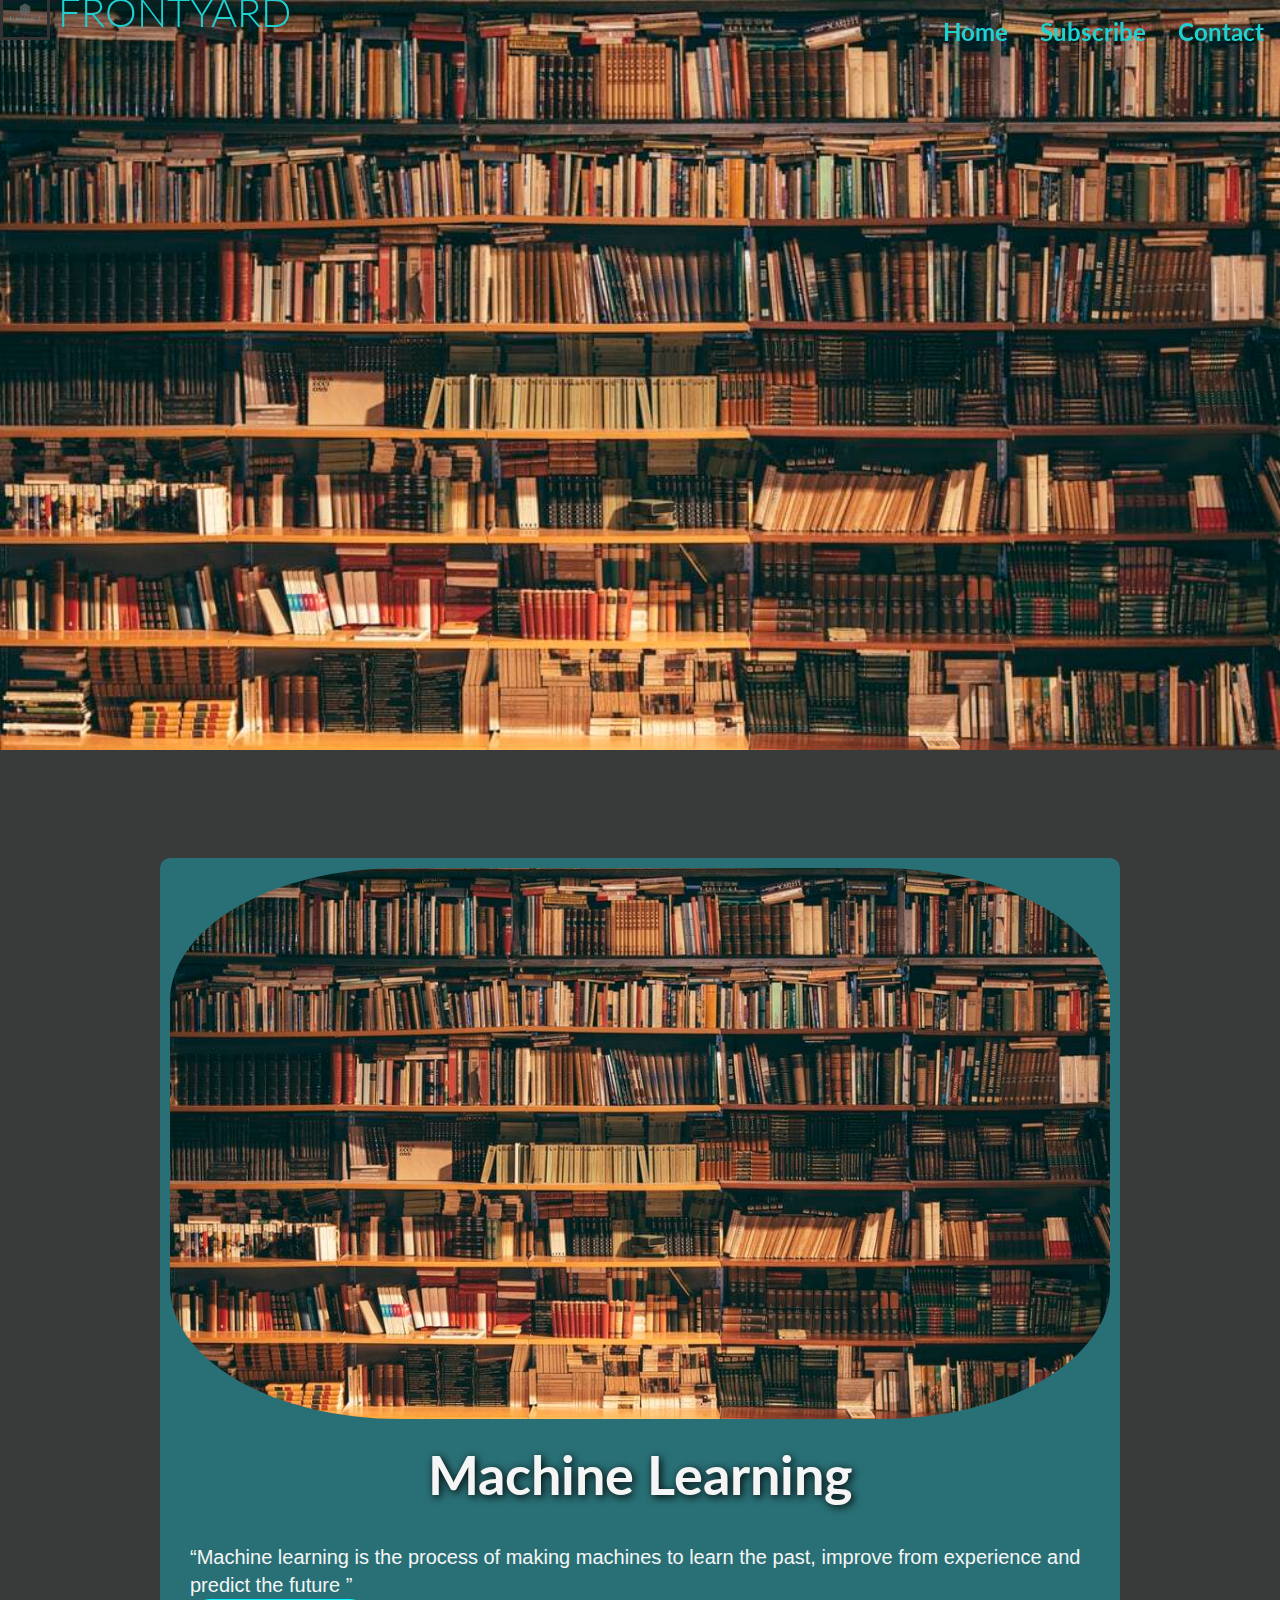
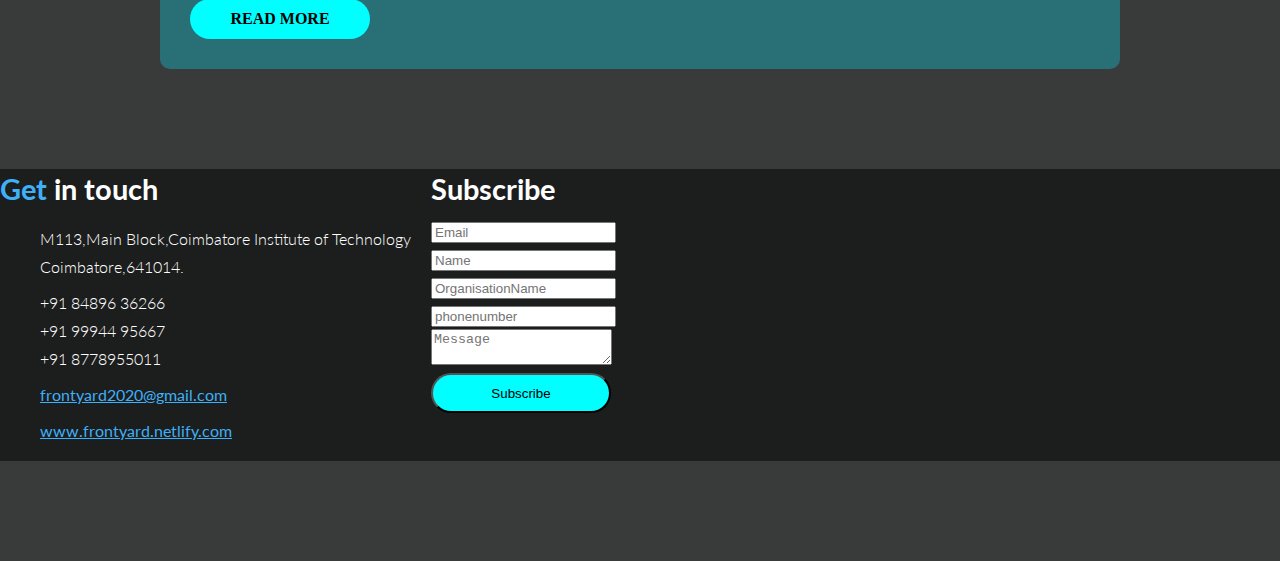
==== blog.html @ e57443c8 "blog-updates" ====
<!DOCTYPE html>
<html lang="en">

<head>
    <meta charset="UTF-8">
    <meta name="viewport" content="width=device-width, initial-scale=1.0">
    <title>Frontyard blog</title>
    <link href="css/bootstrap.min.css" rel="stylesheet" media="screen">
    <link href="css/css-index.css" rel="stylesheet" media="screen">
    <link rel="stylesheet" href="http://fonts.googleapis.com/css?family=Lato:100,300,400,700,900,100italic,300italic,400italic,700italic,900italic" />
    <link rel="stylesheet" href="css/blogstyle.css">
</head>

<body>
    <nav class="navbar">
        <div class="brand-title">
            <img src="images/logo2.png">
            <p>FRONTYARD</p>
        </div>
        <div class="navbar-links">
            <ul>
                <li><a href="https://frontyard.netlify.app/">Home</a></li>
                <li><a href="#contact">Subscribe</a></li>
                <li><a href="#contact">Contact</a></li>
            </ul>
        </div>
    </nav>
    <div class="container1">
        <img src="images/lib.jpg" width="100%" alt="cover image">
    </div>
    <div class="wrapper">
        <div class="blog-container" style="background-color: #297076;">
            <div class="blog-img">
                <img src="images/lib.jpg" width="100%" height="40%" alt="cover image">
            </div>
            <div class="blog-description">
                <div class="blog-title">
                    <h2>Machine Learning</h2>
                </div>
                <div class="blog-text">
                    <p>“Machine learning is the process of making machines to learn the past, improve from experience and predict the future ”
                        <div class="button">
                            <a href="mlBlog.html">Read more</a>
                        </div>
                    </p>
                </div>
            </div>
        </div>
        <!-- <div class="blog-container" style="background-color:#d8d83d;animation-name: moveleft;">
            <div class="blog-img">
                <img src="images/lib.jpg" width="100%" height="40%" alt="cover image">
            </div>
            <div class="blog-description">
                <div class="blog-title">
                    <h2>Blog1</h2>
                </div>
                <div class="blog-text">
                    <p>Lorem ipsum dolor sit amet, consectetur adipisicing elit. Perferendis, veritatis obcaecati iusto
                        eos labore tempore odit consequatur enim maiores itaque suscipit sunt nisi. Perferendis,
                        corporis nostrum magni asperiores est amet.
                        <div class="button">
                            <a href="#">Read more</a>
                        </div>
                    </p>
                </div>
            </div>
        </div>
        <div class="blog-container" style="background-color:  #e24747;">
            <div class="blog-img">
                <img src="images/lib.jpg" width="100%" height="40%" alt="cover image">
            </div>
            <div class="blog-description">
                <div class="blog-title">
                    <h2>Blog1</h2>
                </div>
                <div class="blog-text">
                    <p>Lorem ipsum dolor sit amet, consectetur adipisicing elit. Perferendis, veritatis obcaecati iusto
                        eos labore tempore odit consequatur enim maiores itaque suscipit sunt nisi. Perferendis,
                        corporis nostrum magni asperiores est amet.
                        <div class="button">
                            <a href="#">Read more</a>
                        </div>
                    </p>
                </div>
            </div>
        </div> -->
    </div>
    <div id="contact">
		<div class="contact fullscreen parallax">
			<div class="overlay">
				<div class="container">
					<div class="row">
						<div class="contact-row">

							<!-- /.address and contact -->
	                           <div class="col-lg-5 contact-left wow fadeInUp">
								<h2><span class="highlight">Get</span> in touch</h2>
								<ul class="ul-address">
									<li><i class="pe-7s-map-marker"></i>M113,Main Block,Coimbatore Institute of Technology</br>
										Coimbatore,641014.
									</li>
									<li><i class="pe-7s-phone"></i>+91 84896 36266<br>
										+91 99944 95667<br>
										+91 8778955011
									</li>
									<li><i class="pe-7s-mail"></i><a href="frontyard2020@gmail.com">frontyard2020@gmail.com</a></li>
									<li><i class="pe-7s-look"></i><a href="www.frontyard.netlify.com">www.frontyard.netlify.com</a></li>
								</ul>

							</div>

							<!-- /.contact form -->
							<div id="mc_embed_signup" class="col-lg-7 contact-right">
<form action="https://netlify.us19.list-manage.com/subscribe/post?u=9617ca5360cc7774ba7e6fcfa&amp;id=fc52a45f38" method="post" id="mc-embedded-subscribe-form" name="mc-embedded-subscribe-form" class="validate form-horizontal" target="_blank" novalidate>
    <div id="mc_embed_signup_scroll">
	<h2>Subscribe</h2>

<div class="form-group">
	<input type="email" value="" name="EMAIL" class="required email form-control wow fadeInUp" id="mce-EMAIL" placeholder="Email">
</div>
<div class="form-group">
	
	<input type="text" value="" name="YNAME" class="required form-control wow fadeInUp" id="mce-YNAME" placeholder="Name">
</div>
<div class="form-group">
	
	<input type="text" value="" name="ONAME" class="required form-control wow fadeInUp" id="mce-ONAME" placeholder="OrganisationName"/>
</div>
<div class="form-group">
	
	<input type="text" name="PHONE" class="form-control wow fadeInUp" value="" id="mce-PHONE" placeholder="phonenumber"/>
</div>
<div class="form-group">
	
	<textarea value="" name="MSG" class="form-control input-message wow fadeInUp" id="mce-MSG" placeholder="Message"></textarea>
</div>
	<div id="mce-responses" class="clear">
		<div class="response" id="mce-error-response" style="display:none"></div>
		<div class="response" id="mce-success-response" style="display:none"></div>
	</div>    <!-- real people should not fill this in and expect good things - do not remove this or risk form bot signups-->
    <div style="position: absolute; left: -5000px;" aria-hidden="true"><input type="text" name="b_9617ca5360cc7774ba7e6fcfa_fc52a45f38" tabindex="-1" value=""></div>
    <div class="clear"><input type="submit" value="Subscribe" name="subscribe" id="mc-embedded-subscribe" class="button btn btn-success wow fadeInUp"></div>
    </div>
</form>
</div>
</body>

</html>
---- css/css-index.css ----
/**
* Backyard
* Landing Page Template
* Author: MoxDesign - http://www.moxdesign.com
**/

html,
body {
	width: 100%;
	overflow-x: hidden;
}

body {
	height: 100%;
	font-family: "Lato", "Serif";
	font-weight: 300;
	padding: 0;
	margin: 0;
	font-size: 16px;
	line-height: 28px;
	color: #777;
	background: #fff;
	overflow-x: hidden;
	position: relative;
}

h1 {
	font-size: 3em;
	line-height: 1.2em;
	margin: 0 0 .3em;
}

h2 {
	font-size: 1.8em;
	line-height: 1.4em;
	margin: 0 0 .3em;
}

h3 {
	font-size: 1.4em;
	line-height: 1.4em;
}

h4 {
	font-size: 1.25em;
	line-height: 1.4em;
}

h5 {
	font-size: 1.1em;
	line-height: 1.4em;
}

h6 {
	font-size: 1em;
	line-height: 1.2em;
}

h1 a,
h2 a,
h3 a,
h4 a,
h5 a,
h6 a {
	text-decoration: none
}

p {
	padding: 0 0 1em;
	margin: 0;
}

a {
	color: #3eb0f7;
	outline: 0;
	font-weight: bold;
	-webkit-transition: all .8s ease;
	transition: all .8s ease;
}

a:hover {
	text-decoration: none;
	color: #1f2222;
	-webkit-transition: all .8s ease;
	transition: all .8s ease;
}

.highlight {
	color: #3eb0f7;
}

#preloader {
	position: fixed;
	left: 0;
	top: 0;
	z-index: 999;
	width: 100%;
	height: 100%;
	overflow: visible;
	background: #fff url(../images/loading.gif) no-repeat center center;
}

.fullscreen {
	width: 100%;
	min-height: 100%;
	background-repeat: no-repeat;
	background-position: 50% 50%;
	background-position: 50% 50%\9 !important;
}

.overlay {
	background-color: rgba(0, 0, 0, 0.5);
	position: relative;
	width: 100%;
	height: 100%;
	display: block;
}

#menu {
	z-index: 99;
}

.navbar-default {
	background: rgba(255, 255, 255, 0.95);
	box-shadow: 0px 0.5px 2px #cecece;
}

.navbar-default .navbar-brand {
	padding: 7px;
}

.navbar-default .navbar-nav > li > a {
	color: #777;
	font-weight: 500;
}

.navbar-default .navbar-nav > li > a:hover,
.navbar-default .navbar-nav > li > a:focus {
	color: #3eb0f7;
}

.navbar-default .navbar-nav > .active > a,
.navbar-default .navbar-nav > .active > a:hover,
.navbar-default .navbar-nav > .active > a:focus {
	background: transparent;
	color: #3eb0f7;
}



.btn-default {
	font-size: 17px;
	margin-right: 10px;
	border: 2px solid #3eb0f7;
	background: transparent;
	transition: all 0.4s;
	color: #3eb0f7;
	border-radius: 100px;
}

.btn-default:hover,
.btn-default:focus,
.btn-default:active,
.btn-default.active,
.open > .dropdown-toggle.btn-default {
	border: 2px solid #3eb0f7;
	background: #3eb0f7;
	color: white;
}

.btn-primary {
	font-size: 17px;
	margin-right: 10px;
	border: 2px solid #3eb0f7;
	background: #3eb0f7;
	transition: all 0.4s;
	color: white;
	border-radius: 100px;
}

.btn-primary:hover,
.btn-primary:focus,
.btn-primary:active,
.btn-primary.active,
.open > .dropdown-toggle.btn-primary {
	border: 2px solid #3eb0f7;
	background: transparent;
	color: #3eb0f7;
}

.btn-secondary {
	font-size: 20px;
	font-weight: 300;
	line-height: 20px;
	padding: 20px 50px;
	height: 65px;
	border: none;
	background: #3eb0f7;
	transition: all 0.4s;
	color: white;
	border-radius: 4px;
}

.btn-secondary:hover,
.btn-secondary:focus,
.btn-secondary:active,
.btn-secondary.active,
.open > .dropdown-toggle.btn-secondary {
	background: #1f96e0;
	color: white
}

.site-name img {
	width: 150px;
	height: 37px
}

.logo {
	margin: 100px 0 40px 0;
}

.logo img {
	width: 150px;
	height: 37px
}

.landing h1 {
	font-size: 56px;
	font-weight: 300;
	color: #fff;
	margin: 30px 0 30px 0;
	text-shadow: 0 1px 2px rgba(0, 0, 0, .6);
}

.landing p,
.landing h2 {
	color: #fff;
}

.landing-text {
	margin-bottom: 20px;
}

.landing-text p {
	font-size: 17px !important;
}

.head-btn {
	margin-bottom: 150px;
}

.option {
	text-transform: uppercase;
	padding: 5px;
	min-width: 80px;
	margin-right: 5px;
	transition: all 0.4s;
	font-size: 14px;
	color: #fff;
}

.signup-header {
	margin: 150px 0 100px;
	background: rgba(255, 255, 255, 0.2);
	border-radius: 4px;
	padding-left: 20px;
	padding-right: 20px;
}

.signup-header h3 {
	padding: 20px 0 10px;
	color: white;
	font-weight: 300;
}

.form-header input {
	position: relative;
	padding: 5px 15px;
}

.form-header .form-control {
	border-radius: 0;
	border: solid 1px #dadada;
	background-color: #fff;
	color: #333;
	height: 55px;
}

.form-header .btn {
	border-radius: 0;
	height: 55px;
	width: 100%;
	background-color: #3eb0f7;
	color: white;
	font-size: 17px !important;
	padding: 0 33px;
	border: none;
	margin: 0;
	-webkit-transition: all .8s ease;
	transition: all .8s ease;
}

.form-header .btn:hover {
	background-color: #1f96e0;
	-webkit-transition: all .8s ease;
	transition: all .8s ease;
}

.privacy {
	padding-top: 0;
	font-size: 13px;
}

.signup-header p {
	color: white;
}

.privacy a {
	text-decoration: underline;
	color: white;
	font-weight: 300;
}

#policy {
	padding: 100px 0 70px;
}

#intro {
	padding: 100px 0 70px;
}

#intro h2 {
	font-size: 40px;
	font-weight: 300;
	margin: 15px 0 15px 0;
}

.intro-pic {
	margin-top: 20px;
}

.btn-section {
	padding-top: 20px;
}

#feature {
	padding-top: 100px;
	background: #f6f6f6;
}

#feature h2 {
	margin: 15px 0 15px 0;
	font-size: 40px;
	font-weight: 300;
}

#feature .feature-title p {
	font-size: 18px;
}

.row-feat {
	padding-top: 50px;
}

.feat-list {
	margin-top: 40px;
}

.feat-list i {
	font-size: 48px;
	float: left;
	width: 20%;
	color: #555;
	height: 100%;
	position: relative;
	opacity: 0.6;
	-webkit-transition: all .8s ease;
	transition: all .8s ease;
}

.feat-list:hover i {
	color: #3eb0f7;
	-webkit-transition: all .8s ease;
	transition: all .8s ease;
}

#feature .inner {
	float: left;
	display: inline-block;
	width: 80%;
}

#feature-2 {
	padding: 100px 0 100px;
}

#feature-2 h2 {
	font-size: 40px;
	font-weight: 300;
	margin: 15px 0 15px 0;
}

.feature-2-pic {
	margin-top: 20px;
}

.subscribe {
	color: #fff;
}

.subscribe p {
	margin: 30px auto 30px;
}

.subscribe-form {
	max-width: 400px;
	margin: 50px auto 150px;
	text-align: center;
	overflow: hidden;
}

.subscribe-form form {
	position: relative;
}

.subscribe-form input {
	max-width: 85%;
	position: relative;
	padding: 5px 25px;
}

.subscribe-form .form-control {
	border-radius: 4px 0 0 4px;
	border: none;
	background-color: rgba(255, 255, 255, 0.6);
	color: #333;
	font-size: 1.2em;
	height: 55px;
}

.subscribe-form button {
	border-radius: 0 4px 4px 0;
	background-color: #3eb0f7;
	color: #ffffff;
	font-size: 1em;
	line-height: 52px;
	position: absolute;
	top: 0px;
	right: 0px;
	padding: 0 30px;
	margin: 0;
	-webkit-transition: all .8s ease;
	transition: all .8s ease;
}

.subscribe-form .btn {
	height: 55px;
}

.subscribe-form .btn:hover {
	background-color: #1f96e0;
	color: #fff;
	-webkit-transition: all .8s ease;
	transition: all .8s ease;
}

.subscribe-form .form-control::-webkit-input-placeholder {
	color: #333;
}

.subscribe-form .form-control:-moz-placeholder {
	color: #333;
}

.subscribe-form .form-control::-moz-placeholder {
	color: #333;
}

.subscribe-form .form-control:-ms-input-placeholder {
	color: #333;
}

#package {
	padding-top: 100px;
}

.title-line {
	width: 100px;
	height: 3px;
	margin: 0 auto;
	background: #3eb0f7;
}

.price-box {
	border: solid 1px #d1d1d1;
}

.package-option {
	padding: 50px 0 100px;
}

.package-option ul {
	padding: 0;
}

.price-heading h3 {
	margin-top: 0;
}

.price-heading i {
	color: #d1d1d1;
	font-size: 75px;
	margin-top: 20px;
}

.price-group {
	padding: 30px 0 10px;
}

.price-group .dollar {
	font-size: 20px;
	position: relative;
	bottom: 48px;
}

.price-group .price {
	color: #3eb0f7;
	font-size: 90px;
	font-weight: 500;
}

.price-group .time {
	font-size: 18px;
}

.price-feature li {
	margin-left: 30px;
	margin-right: 30px;
	list-style: none;
	border-bottom: solid 1px #d1d1d1;
	line-height: 40px;
}

.btn-price {
	margin: 5px 0 15px;
	font-size: 17px;
	padding: 7px 35px;
	height: 40px;
	background: #3eb0f7;
	transition: all 0.4s;
	color: white;
	border-radius: 4px;
}

.btn-price:hover {
	background: #1f96e0;
	color: white;
}

#client {
	background: #f6f6f6;
	padding: 70px 0 70px;
}

#client img {
	max-height: 80px;
	margin: 0 20px;
	opacity: 1;
	transition: all 0.3s ease;
	-webkit-transition: all 0.3s ease;
	-moz-transition: all 0.3s ease;
}

#client img:hover {
	opacity: 0.7;
	transition: all 0.3s ease;
	-webkit-transition: all 0.3s ease;
	-moz-transition: all 0.3s ease;
}

#testi {
	padding: 100px 0 100px;
}

.testi-item {
	display: block;
	width: 100%;
	height: auto;
	position: relative;
	margin-top: 30px;
}

.testi-item .box {
	margin-right: 15px;
	margin-left: 15px;
}

.testi-item .box .message {
	padding: 20px;
	font-style: italic;
	line-height: 30px;
	font-weight: 300;
	font-size: 20px;
}

.testi-item .client-pic img {
	width: 70px;
	height: 70px;
	border-radius: 50%;
	max-width: 100%;
}

.testi-item .client-info .client-name {
	margin-top: 10px;
	font-size: 16px;
}

.testi-item .client-info .company {
	font-style: italic;
	color: #3eb0f7;
}

.owl-theme .owl-controls .owl-page span {
	background: #3eb0f7;
}

.video-header {
	margin: 40px 0 30px;
}

.video-embed {
	position: relative;
	padding-top: 56.25%;
	height: 0;
	background-color: #000000;
	-webkit-box-shadow: 0 5px 15px rgba(0, 0, 0, 0.2);
	box-shadow: 0 5px 15px rgba(0, 0, 0, 0.2);
}

.video-embed iframe {
	position: absolute;
	top: 0;
	left: 0;
	width: 100%;
	height: 100%;
}

.action {
	color: #fff;
}

.action h2 {
	margin-top: 100px;
	font-size: 40px;
	font-weight: 300;
}

.download-cta {
	padding: 50px 0 160px;
}

#contact {
	width: 100%;
	min-height: 100%;
}

#contact h2 {
	color: white;
}

.ul-address a {
	font-weight: normal;
}

.ul-address a:hover {
	color: white;
}

.ul-address li {
	padding-right: 20px;
	margin-bottom: 8px;
	list-style: none;
	color: white;
}

.ul-address i {
	margin-left: 15px;
	position: absolute;
	left: 0;
	color: #3eb0f7;
	font-size: 25px;
	line-height: 30px;
}

.contact-row {
	margin: 100px 0 100px;
	display: flex;
	flex-basis: 100%;
	flex-wrap: wrap;
}

#contact-form {
	margin: 0 auto;
}

#contact-form input {
	position: relative;
	padding: 5px 25px;
	width: 100%;
}

#contact-form textarea {
	position: relative;
	padding: 10px 25px;
	width: 100%;
	height: 120px !important;
}

#contact-form .form-control {
	border-radius: 0;
	border: solid 1px #dadada;
	background-color: #fff;
	color: #333;
	font-size: 1.2em;
	height: 55px;
}

#contact-form .btn {
	height: 55px;
	width: 100%;
	background-color: #3eb0f7;
	color: #ffffff;
	font-size: 17px !important;
	line-height: 18px;
	padding: 0 33px;
	border: none;
	border-radius: 0;
	margin: 0;
	-webkit-transition: all .8s ease;
	transition: all .8s ease;
}

#contact-form .btn:hover {
	background-color: #1f96e0;
	-webkit-transition: all .8s ease;
	transition: all .8s ease;
}

#footer {
	background: #fff;
	padding: 50px 0 50px;
}

.social ul {
	padding: 0;
	list-style: none;
}

.social li {
	display: inline-block;
	padding-right: .3em;
	padding-bottom: .3em;
}

.social li a {
	display: block;
	width: 40px;
	height: 40px;
	line-height: 40px;
	color: #3eb0f7;
	border-radius: 50%;
	background: #fff;
	border: solid 1px #3eb0f7;
	-webkit-transition: all .8s ease;
	transition: all .8s ease;
}

.social li a:hover {
	color: #fff;
	background: #3eb0f7;
}

#shortcode-basic {
	padding: 70px 0 10px;
}

#shortcode-button {
	padding: 50px 0 10px;
	width: 100%;
	min-height: 100%;
}

#shortcode-button .form-horizontal {
	padding-left: 20px;
	padding-right: 20px;
}

#shortcode-icon {
	padding: 70px 0 10px;
}

#shortcode-alert {
	padding: 70px 0 10px;
}

#shortcode-table {
	padding: 70px 0 10px;
}

#shortcode-column {
	padding: 50px 0 10px;
}

.social-icons i {
	color: #3eb0f7;
	font-size: 30px;
	line-height: 40px
}

#shortcode-alert {
	padding: 70px 0 30px;
}

.alert {
	border: none;
	border-radius: 0;
	position: relative;
	font-size: 17px;
	line-height: 22px;
	padding: 16px;
	padding-left: 60px;
}

.alert i {
	font-size: 28px;
	position: absolute;
	left: 15px;
	top: 13px;
}

.icon-demo i {
	font-size: 70px;
	margin-right: 20px;
}

.table > thead > tr > th {
	background: #3eb0f7;
	color: #fff;
	border-bottom: 0;
	text-transform: uppercase;
}

.table > thead > tr > th,
.table > tbody > tr > td {
	font-size: 15px;
	font-weight: 300;
	padding: 20px 20px;
}

.table-bg > tbody > tr:nth-child(odd) > td,
.table-bg > tbody > tr:nth-child(odd) > th {
	background: #fff;
}

.table-bg > tbody > tr:nth-child(even) > td,
.table-bg > tbody > tr:nth-child(even) > th {
	background: #f6f6f6;
}

.scrollToTop {
	width: 40px;
	height: 40px;
	padding: 5px;
	font-size: 30px;
	text-align: center;
	background: rgba(0, 0, 0, 0.2);
	color: white;
	position: fixed;
	bottom: 20px;
	left: 20px;
	border-radius: 50%;
	display: none;
}

.scrollToTop:hover {
	color: #3eb0f7;
}

.control-group .controls {
	overflow-x: hidden;
}

/* iPads (portrait) ----------- */

@media only screen and (min-width: 768px) and (max-width: 1024px) and (orientation: portrait) {
	.head-btn {
		margin: 50px 0 100px;
	}
	.signup-header {
		margin: 50px 0 100px;
	}
	.price-feature li {
		margin-left: 15px;
		margin-right: 15px;
	}
	.btn-price {
		padding: 7px 25px;
	}
	#intro {
		padding: 30px 0 50px;
	}
	#policy {
		padding: 30px 0 50px;
	}
	#intro h2,
	#feature-2 h2 {
		text-align: center;
	}
	#intro p,
	#feature-2 p {
		text-align: center;
	}
	.btn-section {
		text-align: center;
	}
	#feature {
		padding-top: 75px;
	}
	.feature-img {
		margin-top: 0;
	}
	.row-feat {
		padding-top: 10px;
		padding-bottom: 40px;
	}
	#feature-2 {
		padding: 80px 0 80px;
	}
	.feature-2-pic {
		margin-top: 40px;
	}
	#client img {
		margin: 10px 0 10px;
		max-height: 40px;
	}
	.video-header {
		margin: 50px 0 30px;
	}
	#bottom-action {
		text-align: center;
	}
	.button-demo li {
		padding-bottom: 50px;
	}
}

/* iPads (landscape) ----------- */

@media only screen and (min-width: 768px) and (max-width: 1024px) and (orientation: landscape) {
	.logo {
		margin: 100px 0 30px 0;
	}
	.landing h1 {
		margin: 60px 0 60px 0;
	}
	.landing-text {
		margin: 60px 0 40px 0;
	}
	.signup-header {
		margin-top: 250px;
	}
	.intro-pic {
		margin-top: 100px;
	}
	.feature-img {
		margin-top: 30px;
	}
	.feat-list {
		margin-top: 10px;
	}
	.feat-list p {
		font-size: 15px;
	}
	.feature-2-pic {
		margin-top: 50px;
	}
	#client img {
		max-height: 45px;
	}
	.video-header {
		margin: 50px 0 30px;
	}
}

/* smart-phone ----------- */

@media (max-width: 767px) {
	.logo {
		margin: 40px 0 30px 0;
	}
	.head-btn {
		margin: 30px 0 80px;
	}
	.signup-header {
		margin: 70px 0 80px;
	}
	#intro {
		padding: 70px 0 70px;
	}
	#policy {
		padding: 70px 0 70px;
	}
	#intro h2,
	#feature-2 h2 {
		font-weight: 150;
		text-align: center;
	}
	#intro p,
	#feature-2 p {
		text-align: center;
	}
	.btn-section {
		text-align: center;
	}
	#feature {
		padding-top: 50px;
	}
	.row-feat {
		padding-top: 10px;
		padding-bottom: 40px;
	}
	.feat-list i {
		padding-left: 40px;
	}
	#feature-2 {
		padding: 40px 0 50px;
	}
	.feature-2-pic {
		margin-top: 50px;
	}
	#package {
		padding-top: 80px;
	}
	.package-option {
		padding: 50px 0 50px;
	}
	.price-box {
		margin-bottom: 30px;
	}
	#client img {
		margin: 10px 0 10px;
	}
	.contact-left {
		margin-bottom: 50px;
	}
	.video-header {
		margin: 50px 0 30px;
	}
	#bottom-action {
		text-align: center;
	}
}

/* iPhone 6Plus (landscape) ----------- */

@media (max-width: 736px) {
	.feature-img {
		margin-top: 0;
	}
}

/* iPhone 6 (landscape) ----------- */

@media (max-width: 667px) {
	.logo {
		margin: 30px 0 30px 0;
	}
	.landing h1 {
		font-size: 50px;
		margin: 10px 0 25px 0;
	}
	.landing-text {
		margin-top: 20px;
	}
	.subscribe p {
		margin: 25px auto 15px;
	}
	.subscribe-form {
		margin: 20px auto 100px;
	}
	.action h2 {
		margin-top: 70px;
	}
	.download-cta {
		padding: 50px 0 100px;
	}
}

/* iPhone 5 (landscape) ----------- */

@media (max-width: 568px) {
	.logo {
		margin: 15px 0 15px 0;
	}
	.landing h1 {
		font-size: 40px;
		margin: 20px 0 10px 0;
	}
	.landing-text p {
		font-size: 16px !important;
	}
	#intro {
		padding-top: 50px;
	}
	#policy {
		padding-top: 50px;
	}
	#feature {
		padding-top: 50px;
	}
	.feat-list i {
		padding-left: 20px;
	}
	#feature-2 {
		padding: 50px 0 70px;
	}
	#screenshot {
		padding-top: 70px;
	}
	.screenshots {
		padding-top: 30px;
		padding-bottom: 70px;
	}
	#testi {
		padding: 70px 0 70px;
	}
	.testi-item .box .message {
		line-height: 25px;
		font-size: 18px;
	}
	.action h2 {
		margin: 50px 0 20px;
	}
	.download-text p {
		line-height: 1.5;
	}
}

/* iPhone 4 (landscape) ----------- */

@media (max-width: 480px) {
	.feat-list i {
		padding-left: 5px;
	}
	.action h2 {
		font-size: 30px;
	}
	.button-demo li {
		padding-bottom: 50px;
	}
}

/* smart phone width: 360px ----------- */

@media (max-width: 360px) {
	#intro h2,
	#feature h2,
	#feature-2 h2 {
		font-size: 30px;
	}
	.feat-list i {
		padding-left: 0;
	}
	#feature .inner {
		padding-left: 15px;
	}
	.video-header {
		margin: 30px 0 30px;
	}
}

/* iPhone 4/5 (portrait) ----------- */

@media (max-width: 320px) {
	.logo {
		margin: 30px 0 20px 0;
	}
	.landing h1 {
		margin: 20px 0 35px 0;
	}
	.btn-default {
		font-size: 16px;
		margin: 30px 0 10px;
		padding: 15px 30px;
		height: 35px;
		border-radius: 80px;
	}
	.btn-primary {
		font-size: 16px;
		margin: 30px 0 10px;
		margin-right: 15px;
		padding: 15px 30px;
		height: 35px;
		border-radius: 80px;
	}
	.subscribe-form {
		margin: 50px auto 110px;
	}
	.subscribe-form input {
		padding: 5px 15px;
	}
	.subscribe-form button {
		padding: 0 15px;
	}
	.action h2 {
		margin: 70px 0 20px;
	}
	.table > thead > tr > th,
	.table > tbody > tr > td {
		padding: 20px 10px;
	}
}

/*Modified CSS*/

.navbar-toggler {
	float: right;
	margin-top: 10px;
}

a.btn-default,
a.btn-primary {
	display: inline-block;
	padding: 23px 25px;
	line-height: 2px;
}

ul.list-inline li {
	display: inline-block;
	margin-right: 30px;
}

/* responsive nav stacked liked 3.x */

.navbar-light {
	background: rgba(255, 255, 255, 0.95);
	box-shadow: 0px 0.5px 2px #cecece;
	position: relative;
	z-index: 9
}

.navbar-light .navbar-nav .active > .nav-link,
.navbar-light .navbar-nav .nav-link.active,
.navbar-light .navbar-nav .nav-link.show,
.navbar-light .navbar-nav .show > .nav-link {
	color: #3eb0f7;
}

.navbar-light .navbar-nav .nav-link:focus,
.navbar-light .navbar-nav .nav-link:hover {
	color: #3eb0f7
}

@media(max-width:1900px) {
	.navbar-toggler {
		display: none;
	}
	.navbar-nav {
		flex-direction: row;
		float: right;
		margin-top: -45px;
	}
	.collapse {
		display: block
	}
	ul.nav.navbar-nav li a {
		padding: 9px 15px;
		font-size: 15px;
		font-weight: 500;
	}
}


@media (max-width: 767px) {
	.navbar-toggler {
		display: block;
	}
	.collapse {
		display: none
	}
	.navbar-nav {
		flex-direction: column;
		float: none;
		margin-top: 0px;
	}
	ul.nav.navbar-nav li a {
		padding-left: 0;
	}
}

@media (max-width: 576px) {
	.navbar-toggler {
		display: block;
	}
	.collapse {
		display: none
	}
	.navbar-nav {
		flex-direction: column;
		float: none;
		margin-top: 0px;
	}
}

@media (max-width: 320px) {
	.btn-default {
		margin: 0;
	}
}
---- css/blogstyle.css ----
*, *::before, *::after {
    box-sizing: border-box;
}

body {
    margin: 0;
    padding: 0;
    background-color: #393b3b;
}

.navbar {
    width: 100%;
    height: 4rem;
    display: flex;
    justify-content: space-between;
    align-items: center;
    background-color: #393b3b00;
    color: #20d1d1;
    position: fixed;
    z-index: 99;
}

.brand-title {
    margin: 0;
    padding: 0;
    display: flex;
}

.brand-title p {
    font-size: 2.5rem;
    margin: .5rem;
}

.brand-title img {
    margin: 0;
    padding: 0;
    border: 3px solid #333;
    width: 50px;
    height: 50px;
}

.navbar-links ul {
    margin: 0;
    padding: 0;
    display: flex;
}

.navbar-links li {
    list-style: none;
}

.navbar-links li a {
    text-decoration: none;
    color: #20d1d1;
    padding: 1rem;
    display: block;
    font-size: 1.5rem;
}

.navbar-links li:hover {
    background-color: #555;
}

@media(max-width: 500px) {
    .brand-title {
        text-align: center;
    }
    .navbar-links {
        display: flex;
        width: 100%;
    }
    .navbar {
        flex-direction: column;
        align-items: flex-start;
    }
    .navbar-links ul {
        width: 100%;
        flex-direction: column;
    }
    .navbar-links li {
        text-align: center;
    }
    .navbar-links li a {
        padding: .5rem 1rem;
    }
}

.container1-img {
    width: 100%;
    height: 50vh;
    overflow: hidden;
}

.container1-img>img {
    width: 100%;
}

.wrapper {
    width: 75%;
    max-width: 1000px;
    margin: 0 auto;
    display: block;
}

.blog-container {
    margin: 100px 0;
    width: 100%;
    border-radius: 10px;
    animation-name: moveright;
    animation-duration: 1s;
    color: whitesmoke;
}

.blog-img {
    width: 100%;
    height: 60%;
    position: relative;
}

.blog-img>img {
    padding: 10px;
    border-radius: 25%;
}

.blog-img>img:hover {
    border-radius: 0%;
}

.blog-description {
    position: relative;
    display: inline-block;
}

.blog-title {
    margin: 0px 0px;
    padding: 0;
    font-size: 30px;
    font-weight: 600;
    text-align: center;
    text-shadow: 2px 2px 8px rgb(0, 0, 0);
}

.blog-title>h2 {
    margin: 0px;
}

.blog-text {
    padding: 30px;
    font-family: sans-serif;
    font-size: 20px;
    font-weight: 300;
    text-align: left;
}

.blog-text>p {
    margin: 0;
    padding: 0;
}

@keyframes moveright {
    0% {
        opacity: 0;
        transform: translate3d(-100%, 0, 0);
    }
    100% {
        opacity: 1;
        transform: none;
    }
}

@keyframes moveleft {
    0% {
        opacity: 0;
        transform: translate3d(100%, 0, 0);
    }
    100% {
        opacity: 1;
        transform: none;
    }
}

.button{
    width: 180px;
    height: 40px;
    background-color: aqua;
    border-radius: 50px;
    display: flex;
    justify-content: center;
    align-items: center;
    cursor: pointer;
}

.button>a{
    text-decoration: none;
    font-family: Roboto;
    font-size: 16px;
    font-weight: bold;
    text-transform: uppercase;
    color:black;
}
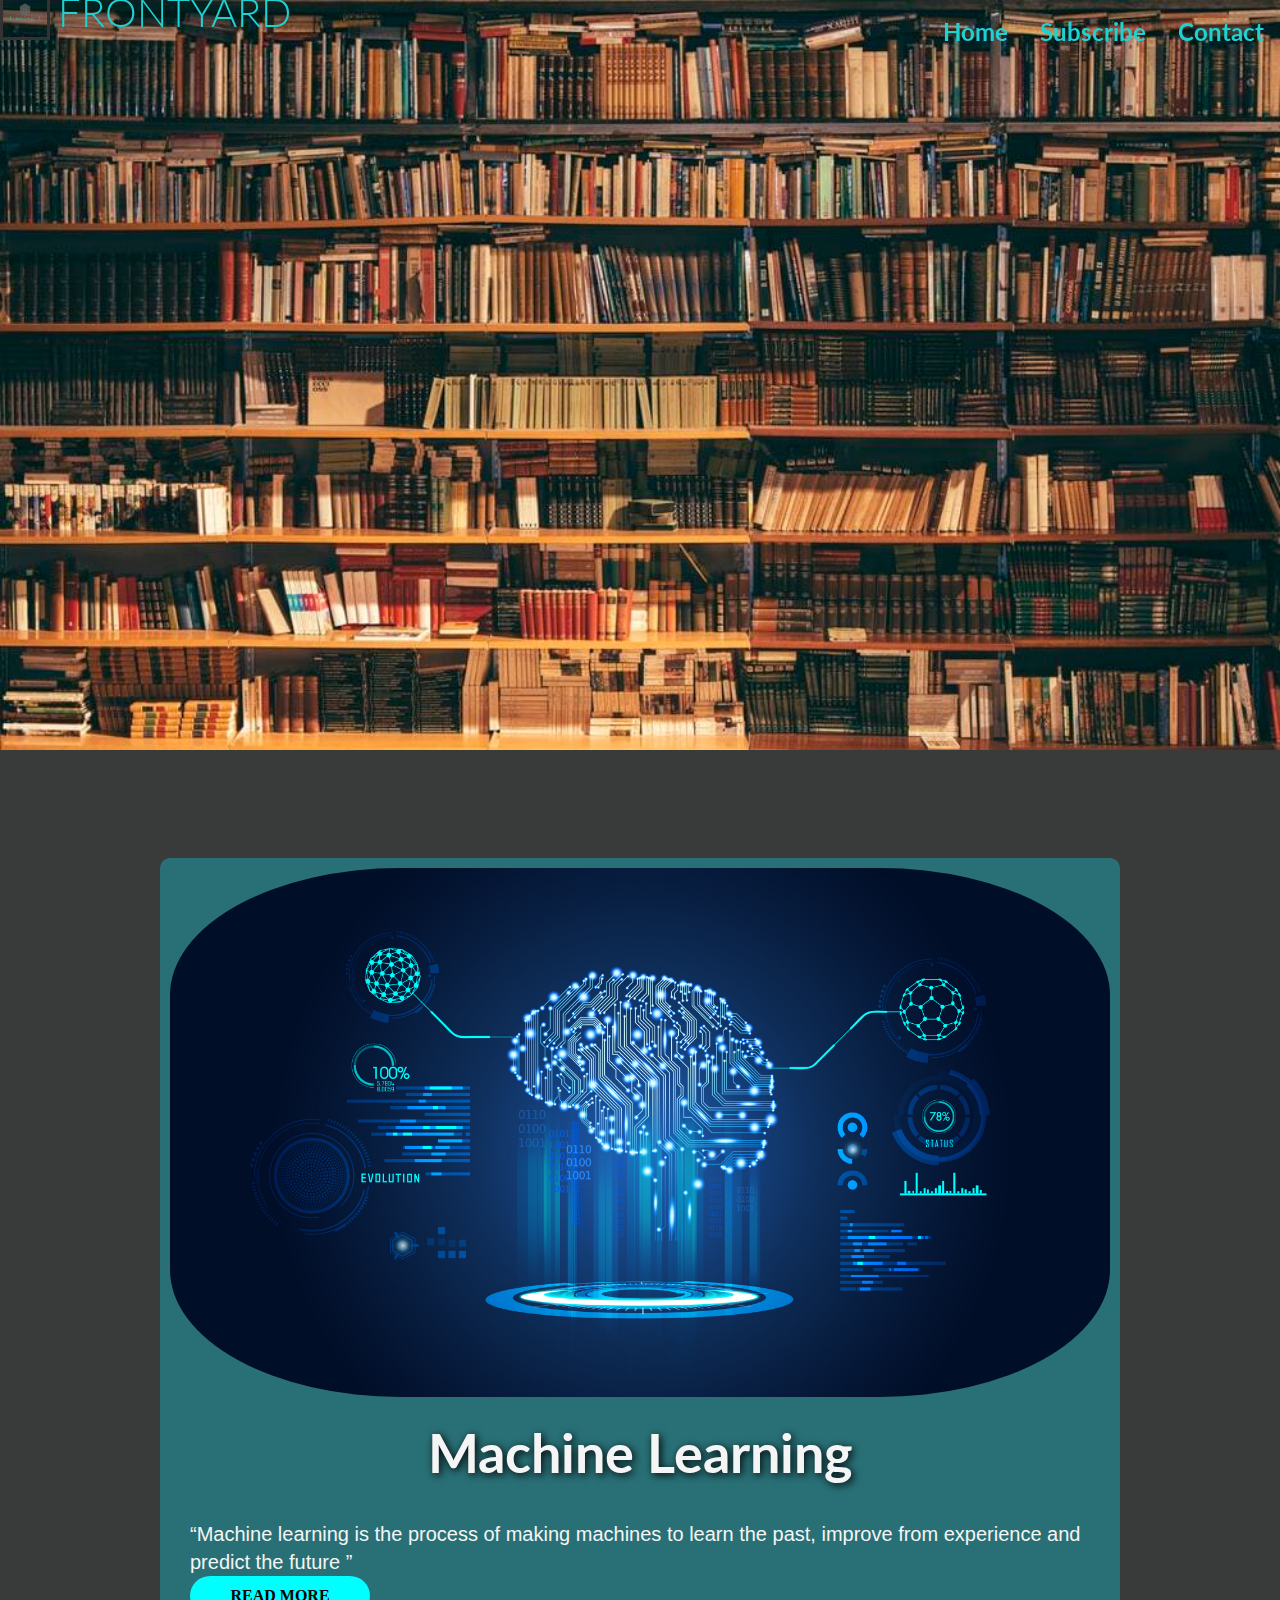
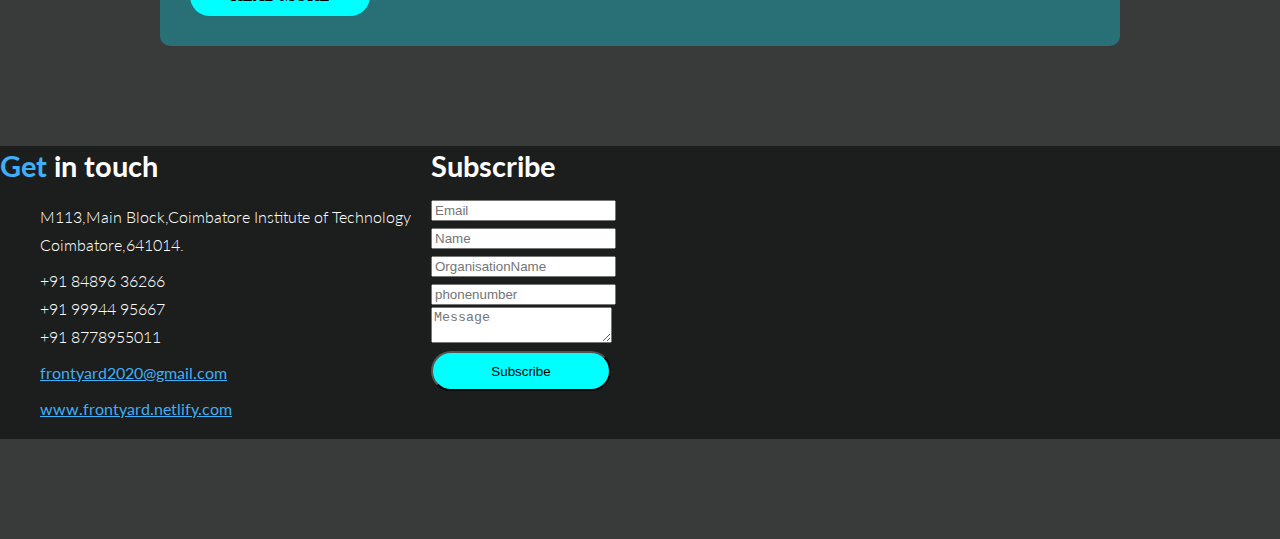
==== commit 3a2525d7: "ml cover image updated" ====
--- a/blog.html
+++ b/blog.html
@@ -31,7 +31,7 @@
     <div class="wrapper">
         <div class="blog-container" style="background-color: #297076;">
             <div class="blog-img">
-                <img src="images/lib.jpg" width="100%" height="40%" alt="cover image">
+                <img src="images/ml-cover.jpg" width="100%" height="40%" alt="cover image">
             </div>
             <div class="blog-description">
                 <div class="blog-title">
